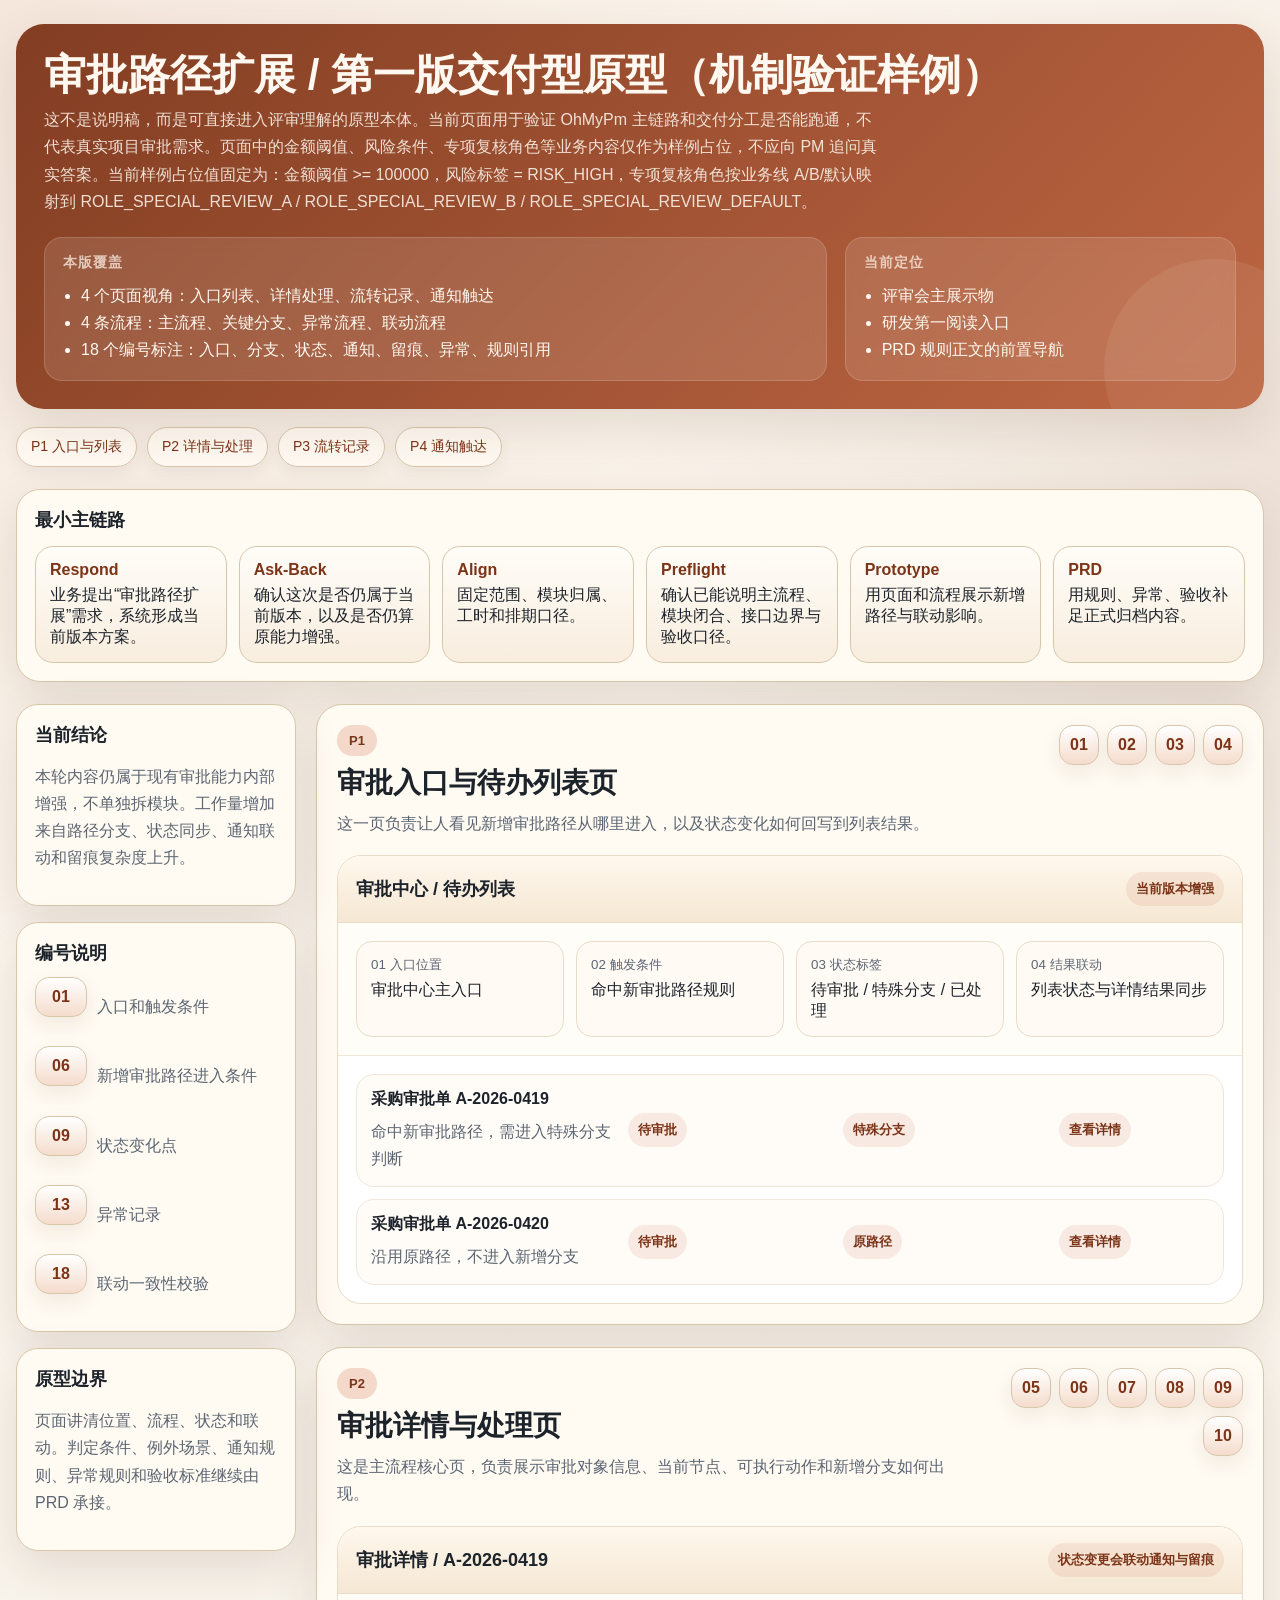
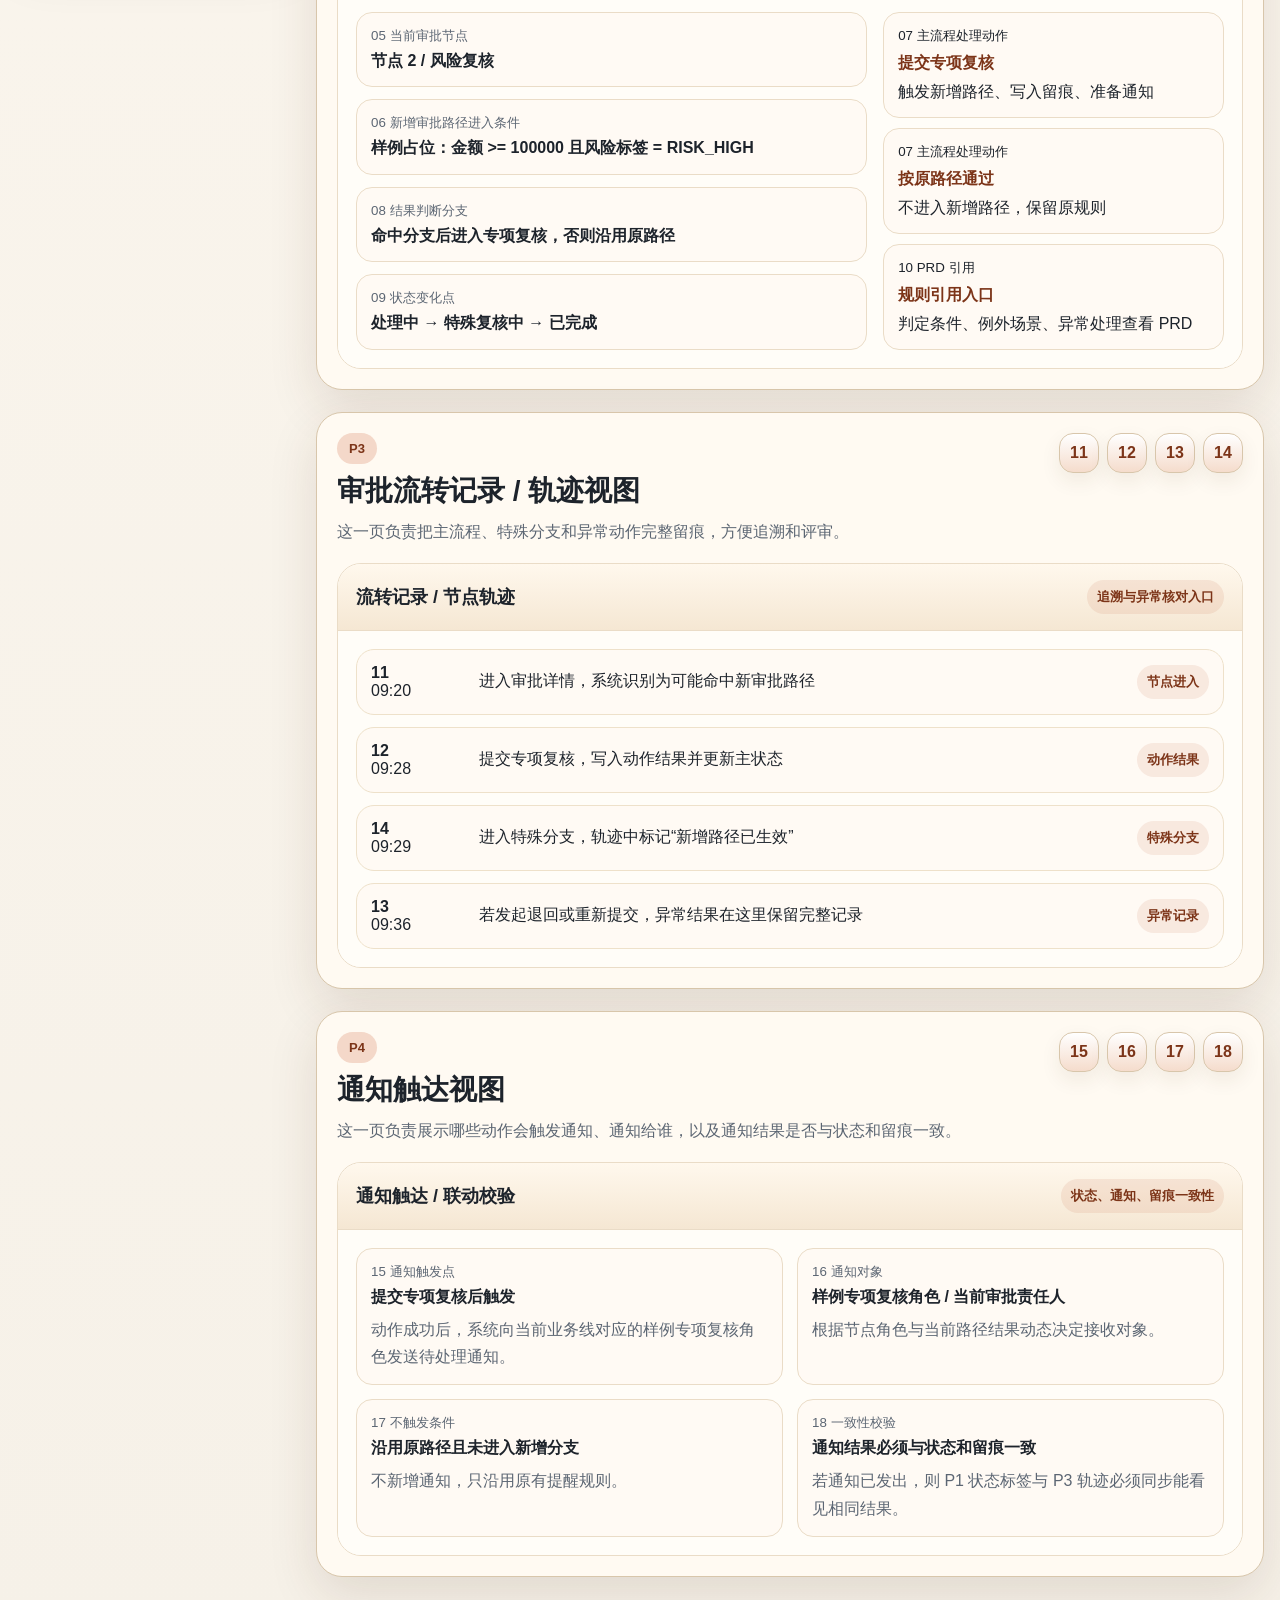
==== output/prototype/prototype-v1/index.html @ de7b1289 "Rename OMP skills and normalize output paths" ====
<!DOCTYPE html>
<html lang="zh-CN">
<head>
  <meta charset="UTF-8">
  <meta name="viewport" content="width=device-width, initial-scale=1.0">
  <title>审批路径扩展 - 第一版交付型原型（机制验证样例）</title>
  <style>
    :root {
      --bg: #f6f1e8;
      --surface: #fffaf2;
      --surface-strong: #f0e3cf;
      --ink: #1d232b;
      --muted: #5c6673;
      --line: #d8c6ab;
      --accent: #b6542d;
      --accent-soft: #f4d8c9;
      --accent-deep: #7c3418;
      --ok: #2d6a4f;
      --warn: #9f4f1f;
      --shadow: 0 18px 50px rgba(71, 45, 21, 0.12);
      --radius: 20px;
    }

    * {
      box-sizing: border-box;
    }

    body {
      margin: 0;
      font-family: "Microsoft YaHei UI", "PingFang SC", "Noto Sans SC", sans-serif;
      color: var(--ink);
      background:
        radial-gradient(circle at top left, rgba(182, 84, 45, 0.10), transparent 28%),
        radial-gradient(circle at right 15%, rgba(124, 52, 24, 0.10), transparent 22%),
        linear-gradient(180deg, #fcf7ef 0%, var(--bg) 100%);
    }

    a {
      color: inherit;
      text-decoration: none;
    }

    .shell {
      width: min(1280px, calc(100vw - 32px));
      margin: 24px auto 48px;
    }

    .hero {
      background: linear-gradient(135deg, rgba(124, 52, 24, 0.95), rgba(182, 84, 45, 0.88));
      color: #fff8f0;
      border-radius: 28px;
      padding: 28px;
      box-shadow: var(--shadow);
      position: relative;
      overflow: hidden;
    }

    .hero::after {
      content: "";
      position: absolute;
      inset: auto -60px -70px auto;
      width: 220px;
      height: 220px;
      border-radius: 50%;
      background: rgba(255, 243, 231, 0.08);
    }

    .hero h1 {
      margin: 0 0 8px;
      font-size: clamp(28px, 4vw, 42px);
      line-height: 1.1;
    }

    .hero p {
      margin: 0;
      max-width: 840px;
      color: rgba(255, 248, 240, 0.86);
      line-height: 1.7;
    }

    .hero-grid {
      display: grid;
      grid-template-columns: 2fr 1fr;
      gap: 18px;
      margin-top: 22px;
    }

    .hero-card {
      background: rgba(255, 248, 240, 0.12);
      border: 1px solid rgba(255, 244, 235, 0.16);
      border-radius: 18px;
      padding: 16px 18px;
      backdrop-filter: blur(8px);
    }

    .hero-card h2 {
      margin: 0 0 10px;
      font-size: 14px;
      letter-spacing: 0.08em;
      text-transform: uppercase;
      color: rgba(255, 245, 236, 0.72);
    }

    .hero-card ul {
      margin: 0;
      padding-left: 18px;
      line-height: 1.7;
    }

    .sticky-nav {
      display: flex;
      flex-wrap: wrap;
      gap: 10px;
      margin: 18px 0 22px;
    }

    .chip {
      padding: 10px 14px;
      background: rgba(255, 250, 242, 0.96);
      border: 1px solid var(--line);
      border-radius: 999px;
      color: var(--accent-deep);
      font-size: 14px;
      box-shadow: 0 6px 16px rgba(71, 45, 21, 0.06);
    }

    .flowbar {
      background: var(--surface);
      border: 1px solid var(--line);
      border-radius: 24px;
      padding: 18px;
      box-shadow: var(--shadow);
      margin-bottom: 22px;
    }

    .flowbar h2 {
      margin: 0 0 14px;
      font-size: 18px;
    }

    .flowline {
      display: grid;
      grid-template-columns: repeat(6, minmax(0, 1fr));
      gap: 12px;
    }

    .flow-step {
      background: linear-gradient(180deg, #fffdf8, #f8edde);
      border: 1px solid var(--line);
      border-radius: 18px;
      padding: 14px;
      min-height: 110px;
      position: relative;
    }

    .flow-step strong {
      display: block;
      margin-bottom: 6px;
      color: var(--accent-deep);
    }

    .layout {
      display: grid;
      grid-template-columns: 280px 1fr;
      gap: 20px;
      align-items: start;
    }

    .sidebar {
      position: sticky;
      top: 18px;
      display: grid;
      gap: 16px;
    }

    .panel {
      background: var(--surface);
      border: 1px solid var(--line);
      border-radius: 22px;
      padding: 18px;
      box-shadow: var(--shadow);
    }

    .panel h3 {
      margin: 0 0 12px;
      font-size: 18px;
    }

    .panel p,
    .panel li {
      color: var(--muted);
      line-height: 1.7;
    }

    .screen-stack {
      display: grid;
      gap: 22px;
    }

    .screen {
      background: var(--surface);
      border: 1px solid var(--line);
      border-radius: 26px;
      padding: 20px;
      box-shadow: var(--shadow);
    }

    .screen-top {
      display: flex;
      justify-content: space-between;
      align-items: start;
      gap: 16px;
      margin-bottom: 18px;
    }

    .screen-tag {
      display: inline-flex;
      padding: 8px 12px;
      border-radius: 999px;
      background: var(--accent-soft);
      color: var(--accent-deep);
      font-weight: 700;
      font-size: 13px;
      margin-bottom: 8px;
    }

    .screen h2 {
      margin: 0;
      font-size: 28px;
    }

    .screen p {
      margin: 8px 0 0;
      color: var(--muted);
      line-height: 1.7;
    }

    .annotation-strip {
      display: flex;
      flex-wrap: wrap;
      gap: 8px;
      justify-content: flex-end;
      max-width: 360px;
    }

    .anno {
      min-width: 40px;
      height: 40px;
      border-radius: 14px;
      display: inline-flex;
      align-items: center;
      justify-content: center;
      background: linear-gradient(180deg, #fff, #f5dccc);
      border: 1px solid var(--line);
      color: var(--accent-deep);
      font-weight: 800;
      box-shadow: 0 8px 20px rgba(71, 45, 21, 0.08);
    }

    .mock {
      border-radius: 24px;
      background: #fff;
      border: 1px solid #eadcc7;
      overflow: hidden;
    }

    .mock-header {
      display: flex;
      justify-content: space-between;
      align-items: center;
      padding: 16px 18px;
      background: linear-gradient(180deg, #fff8ed, #f5e7d3);
      border-bottom: 1px solid #eadcc7;
    }

    .mock-header strong {
      font-size: 18px;
    }

    .mock-toolbar,
    .grid,
    .detail-grid,
    .timeline,
    .notify-grid {
      padding: 18px;
    }

    .mock-toolbar {
      display: grid;
      grid-template-columns: repeat(4, minmax(0, 1fr));
      gap: 12px;
      background: #fffdf8;
      border-bottom: 1px solid #f0e7db;
    }

    .field,
    .stat,
    .action-card,
    .notify-card,
    .legend {
      background: #fffaf4;
      border: 1px solid #eadcc7;
      border-radius: 16px;
      padding: 14px;
    }

    .field small,
    .stat small,
    .legend small,
    .notify-card small {
      display: block;
      color: var(--muted);
      margin-bottom: 6px;
    }

    .grid {
      display: grid;
      gap: 12px;
    }

    .row {
      display: grid;
      grid-template-columns: 1.2fr 1fr 1fr 150px;
      gap: 12px;
      align-items: center;
      background: #fffcf7;
      border: 1px solid #f0e7db;
      border-radius: 18px;
      padding: 14px;
    }

    .badge {
      display: inline-flex;
      align-items: center;
      gap: 8px;
      padding: 8px 10px;
      border-radius: 999px;
      background: rgba(182, 84, 45, 0.10);
      color: var(--accent-deep);
      font-weight: 700;
      font-size: 13px;
    }

    .detail-grid {
      display: grid;
      grid-template-columns: 1.2fr 0.8fr;
      gap: 16px;
      background: #fffdf8;
    }

    .stack {
      display: grid;
      gap: 12px;
    }

    .actions {
      display: grid;
      gap: 10px;
    }

    .action-card {
      display: grid;
      gap: 8px;
    }

    .action-card strong {
      color: var(--accent-deep);
    }

    .timeline {
      display: grid;
      gap: 12px;
      background: #fffdf8;
    }

    .timeline-item {
      display: grid;
      grid-template-columns: 96px 1fr auto;
      gap: 12px;
      align-items: center;
      border: 1px solid #eee1ca;
      border-radius: 18px;
      padding: 14px;
      background: #fffaf4;
    }

    .notify-grid {
      display: grid;
      grid-template-columns: repeat(2, minmax(0, 1fr));
      gap: 14px;
      background: #fffdf8;
    }

    .legend-list {
      display: grid;
      gap: 10px;
    }

    .legend-item {
      display: grid;
      grid-template-columns: 52px 1fr;
      gap: 10px;
      align-items: start;
    }

    .legend-item .anno {
      width: 52px;
    }

    @media (max-width: 1024px) {
      .hero-grid,
      .layout,
      .detail-grid,
      .notify-grid,
      .flowline {
        grid-template-columns: 1fr;
      }

      .sidebar {
        position: static;
      }

      .mock-toolbar,
      .row,
      .timeline-item {
        grid-template-columns: 1fr;
      }

      .annotation-strip {
        justify-content: start;
      }
    }
  </style>
</head>
<body>
  <div class="shell">
    <section class="hero">
      <h1>审批路径扩展 / 第一版交付型原型（机制验证样例）</h1>
      <p>这不是说明稿，而是可直接进入评审理解的原型本体。当前页面用于验证 OhMyPm 主链路和交付分工是否能跑通，不代表真实项目审批需求。页面中的金额阈值、风险条件、专项复核角色等业务内容仅作为样例占位，不应向 PM 追问真实答案。当前样例占位值固定为：金额阈值 >= 100000，风险标签 = RISK_HIGH，专项复核角色按业务线 A/B/默认映射到 ROLE_SPECIAL_REVIEW_A / ROLE_SPECIAL_REVIEW_B / ROLE_SPECIAL_REVIEW_DEFAULT。</p>
      <div class="hero-grid">
        <div class="hero-card">
          <h2>本版覆盖</h2>
          <ul>
            <li>4 个页面视角：入口列表、详情处理、流转记录、通知触达</li>
            <li>4 条流程：主流程、关键分支、异常流程、联动流程</li>
            <li>18 个编号标注：入口、分支、状态、通知、留痕、异常、规则引用</li>
          </ul>
        </div>
        <div class="hero-card">
          <h2>当前定位</h2>
          <ul>
            <li>评审会主展示物</li>
            <li>研发第一阅读入口</li>
            <li>PRD 规则正文的前置导航</li>
          </ul>
        </div>
      </div>
    </section>

    <nav class="sticky-nav">
      <a class="chip" href="#p1">P1 入口与列表</a>
      <a class="chip" href="#p2">P2 详情与处理</a>
      <a class="chip" href="#p3">P3 流转记录</a>
      <a class="chip" href="#p4">P4 通知触达</a>
    </nav>

    <section class="flowbar">
      <h2>最小主链路</h2>
      <div class="flowline">
        <div class="flow-step"><strong>Respond</strong> 业务提出“审批路径扩展”需求，系统形成当前版本方案。</div>
        <div class="flow-step"><strong>Ask-Back</strong> 确认这次是否仍属于当前版本，以及是否仍算原能力增强。</div>
        <div class="flow-step"><strong>Align</strong> 固定范围、模块归属、工时和排期口径。</div>
        <div class="flow-step"><strong>Preflight</strong> 确认已能说明主流程、模块闭合、接口边界与验收口径。</div>
        <div class="flow-step"><strong>Prototype</strong> 用页面和流程展示新增路径与联动影响。</div>
        <div class="flow-step"><strong>PRD</strong> 用规则、异常、验收补足正式归档内容。</div>
      </div>
    </section>

    <div class="layout">
      <aside class="sidebar">
        <section class="panel">
          <h3>当前结论</h3>
          <p>本轮内容仍属于现有审批能力内部增强，不单独拆模块。工作量增加来自路径分支、状态同步、通知联动和留痕复杂度上升。</p>
        </section>
        <section class="panel">
          <h3>编号说明</h3>
          <div class="legend-list">
            <div class="legend-item"><span class="anno">01</span><p>入口和触发条件</p></div>
            <div class="legend-item"><span class="anno">06</span><p>新增审批路径进入条件</p></div>
            <div class="legend-item"><span class="anno">09</span><p>状态变化点</p></div>
            <div class="legend-item"><span class="anno">13</span><p>异常记录</p></div>
            <div class="legend-item"><span class="anno">18</span><p>联动一致性校验</p></div>
          </div>
        </section>
        <section class="panel">
          <h3>原型边界</h3>
          <p>页面讲清位置、流程、状态和联动。判定条件、例外场景、通知规则、异常规则和验收标准继续由 PRD 承接。</p>
        </section>
      </aside>

      <main class="screen-stack">
        <section class="screen" id="p1">
          <div class="screen-top">
            <div>
              <span class="screen-tag">P1</span>
              <h2>审批入口与待办列表页</h2>
              <p>这一页负责让人看见新增审批路径从哪里进入，以及状态变化如何回写到列表结果。</p>
            </div>
            <div class="annotation-strip">
              <span class="anno">01</span>
              <span class="anno">02</span>
              <span class="anno">03</span>
              <span class="anno">04</span>
            </div>
          </div>
          <div class="mock">
            <div class="mock-header">
              <strong>审批中心 / 待办列表</strong>
              <span class="badge">当前版本增强</span>
            </div>
            <div class="mock-toolbar">
              <div class="field"><small>01 入口位置</small>审批中心主入口</div>
              <div class="field"><small>02 触发条件</small>命中新审批路径规则</div>
              <div class="field"><small>03 状态标签</small>待审批 / 特殊分支 / 已处理</div>
              <div class="field"><small>04 结果联动</small>列表状态与详情结果同步</div>
            </div>
            <div class="grid">
              <div class="row">
                <div>
                  <strong>采购审批单 A-2026-0419</strong>
                  <p>命中新审批路径，需进入特殊分支判断</p>
                </div>
                <div><span class="badge">待审批</span></div>
                <div><span class="badge">特殊分支</span></div>
                <div><span class="badge">查看详情</span></div>
              </div>
              <div class="row">
                <div>
                  <strong>采购审批单 A-2026-0420</strong>
                  <p>沿用原路径，不进入新增分支</p>
                </div>
                <div><span class="badge">待审批</span></div>
                <div><span class="badge">原路径</span></div>
                <div><span class="badge">查看详情</span></div>
              </div>
            </div>
          </div>
        </section>

        <section class="screen" id="p2">
          <div class="screen-top">
            <div>
              <span class="screen-tag">P2</span>
              <h2>审批详情与处理页</h2>
              <p>这是主流程核心页，负责展示审批对象信息、当前节点、可执行动作和新增分支如何出现。</p>
            </div>
            <div class="annotation-strip">
              <span class="anno">05</span>
              <span class="anno">06</span>
              <span class="anno">07</span>
              <span class="anno">08</span>
              <span class="anno">09</span>
              <span class="anno">10</span>
            </div>
          </div>
          <div class="mock">
            <div class="mock-header">
              <strong>审批详情 / A-2026-0419</strong>
              <span class="badge">状态变更会联动通知与留痕</span>
            </div>
            <div class="detail-grid">
              <div class="stack">
                <div class="stat"><small>05 当前审批节点</small><strong>节点 2 / 风险复核</strong></div>
                <div class="stat"><small>06 新增审批路径进入条件</small><strong>样例占位：金额 &gt;= 100000 且风险标签 = RISK_HIGH</strong></div>
                <div class="stat"><small>08 结果判断分支</small><strong>命中分支后进入专项复核，否则沿用原路径</strong></div>
                <div class="stat"><small>09 状态变化点</small><strong>处理中 → 特殊复核中 → 已完成</strong></div>
              </div>
              <div class="actions">
                <div class="action-card">
                  <small>07 主流程处理动作</small>
                  <strong>提交专项复核</strong>
                  <span>触发新增路径、写入留痕、准备通知</span>
                </div>
                <div class="action-card">
                  <small>07 主流程处理动作</small>
                  <strong>按原路径通过</strong>
                  <span>不进入新增路径，保留原规则</span>
                </div>
                <div class="action-card">
                  <small>10 PRD 引用</small>
                  <strong>规则引用入口</strong>
                  <span>判定条件、例外场景、异常处理查看 PRD</span>
                </div>
              </div>
            </div>
          </div>
        </section>

        <section class="screen" id="p3">
          <div class="screen-top">
            <div>
              <span class="screen-tag">P3</span>
              <h2>审批流转记录 / 轨迹视图</h2>
              <p>这一页负责把主流程、特殊分支和异常动作完整留痕，方便追溯和评审。</p>
            </div>
            <div class="annotation-strip">
              <span class="anno">11</span>
              <span class="anno">12</span>
              <span class="anno">13</span>
              <span class="anno">14</span>
            </div>
          </div>
          <div class="mock">
            <div class="mock-header">
              <strong>流转记录 / 节点轨迹</strong>
              <span class="badge">追溯与异常核对入口</span>
            </div>
            <div class="timeline">
              <div class="timeline-item">
                <div><strong>11</strong><br>09:20</div>
                <div>进入审批详情，系统识别为可能命中新审批路径</div>
                <div><span class="badge">节点进入</span></div>
              </div>
              <div class="timeline-item">
                <div><strong>12</strong><br>09:28</div>
                <div>提交专项复核，写入动作结果并更新主状态</div>
                <div><span class="badge">动作结果</span></div>
              </div>
              <div class="timeline-item">
                <div><strong>14</strong><br>09:29</div>
                <div>进入特殊分支，轨迹中标记“新增路径已生效”</div>
                <div><span class="badge">特殊分支</span></div>
              </div>
              <div class="timeline-item">
                <div><strong>13</strong><br>09:36</div>
                <div>若发起退回或重新提交，异常结果在这里保留完整记录</div>
                <div><span class="badge">异常记录</span></div>
              </div>
            </div>
          </div>
        </section>

        <section class="screen" id="p4">
          <div class="screen-top">
            <div>
              <span class="screen-tag">P4</span>
              <h2>通知触达视图</h2>
              <p>这一页负责展示哪些动作会触发通知、通知给谁，以及通知结果是否与状态和留痕一致。</p>
            </div>
            <div class="annotation-strip">
              <span class="anno">15</span>
              <span class="anno">16</span>
              <span class="anno">17</span>
              <span class="anno">18</span>
            </div>
          </div>
          <div class="mock">
            <div class="mock-header">
              <strong>通知触达 / 联动校验</strong>
              <span class="badge">状态、通知、留痕一致性</span>
            </div>
            <div class="notify-grid">
              <div class="notify-card">
                <small>15 通知触发点</small>
                <strong>提交专项复核后触发</strong>
                <p>动作成功后，系统向当前业务线对应的样例专项复核角色发送待处理通知。</p>
              </div>
              <div class="notify-card">
                <small>16 通知对象</small>
                <strong>样例专项复核角色 / 当前审批责任人</strong>
                <p>根据节点角色与当前路径结果动态决定接收对象。</p>
              </div>
              <div class="notify-card">
                <small>17 不触发条件</small>
                <strong>沿用原路径且未进入新增分支</strong>
                <p>不新增通知，只沿用原有提醒规则。</p>
              </div>
              <div class="notify-card">
                <small>18 一致性校验</small>
                <strong>通知结果必须与状态和留痕一致</strong>
                <p>若通知已发出，则 P1 状态标签与 P3 轨迹必须同步能看见相同结果。</p>
              </div>
            </div>
          </div>
        </section>
      </main>
    </div>
  </div>
</body>
</html>
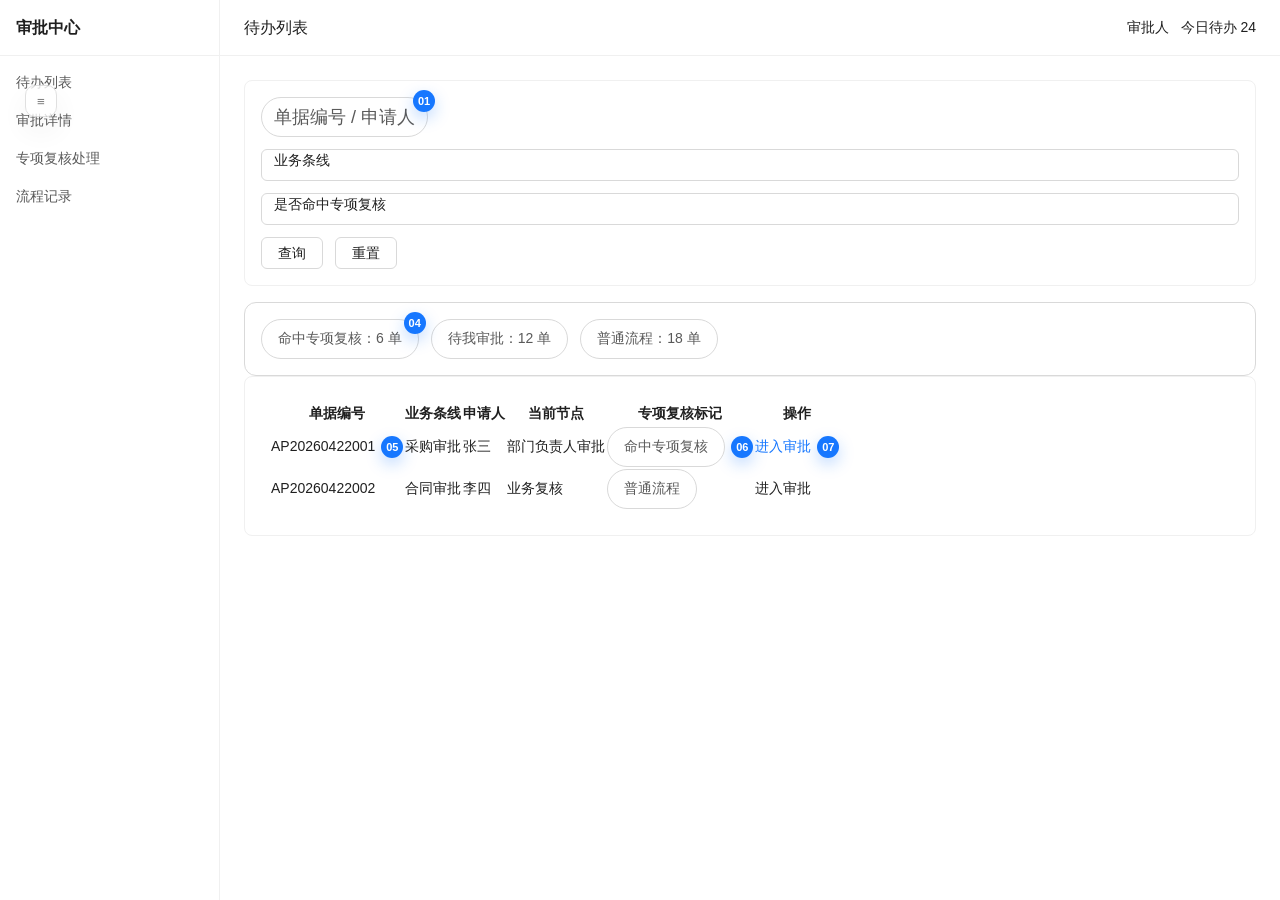
==== commit 16ec0a6b: "Tighten prototype delivery rules around page-first layouts" ====
--- a/output/prototype/prototype-v1/index.html
+++ b/output/prototype/prototype-v1/index.html
@@ -3,688 +3,105 @@
 <head>
   <meta charset="UTF-8">
   <meta name="viewport" content="width=device-width, initial-scale=1.0">
-  <title>审批路径扩展 - 第一版交付型原型（机制验证样例）</title>
-  <style>
-    :root {
-      --bg: #f6f1e8;
-      --surface: #fffaf2;
-      --surface-strong: #f0e3cf;
-      --ink: #1d232b;
-      --muted: #5c6673;
-      --line: #d8c6ab;
-      --accent: #b6542d;
-      --accent-soft: #f4d8c9;
-      --accent-deep: #7c3418;
-      --ok: #2d6a4f;
-      --warn: #9f4f1f;
-      --shadow: 0 18px 50px rgba(71, 45, 21, 0.12);
-      --radius: 20px;
-    }
-
-    * {
-      box-sizing: border-box;
-    }
-
-    body {
-      margin: 0;
-      font-family: "Microsoft YaHei UI", "PingFang SC", "Noto Sans SC", sans-serif;
-      color: var(--ink);
-      background:
-        radial-gradient(circle at top left, rgba(182, 84, 45, 0.10), transparent 28%),
-        radial-gradient(circle at right 15%, rgba(124, 52, 24, 0.10), transparent 22%),
-        linear-gradient(180deg, #fcf7ef 0%, var(--bg) 100%);
-    }
-
-    a {
-      color: inherit;
-      text-decoration: none;
-    }
-
-    .shell {
-      width: min(1280px, calc(100vw - 32px));
-      margin: 24px auto 48px;
-    }
-
-    .hero {
-      background: linear-gradient(135deg, rgba(124, 52, 24, 0.95), rgba(182, 84, 45, 0.88));
-      color: #fff8f0;
-      border-radius: 28px;
-      padding: 28px;
-      box-shadow: var(--shadow);
-      position: relative;
-      overflow: hidden;
-    }
-
-    .hero::after {
-      content: "";
-      position: absolute;
-      inset: auto -60px -70px auto;
-      width: 220px;
-      height: 220px;
-      border-radius: 50%;
-      background: rgba(255, 243, 231, 0.08);
-    }
-
-    .hero h1 {
-      margin: 0 0 8px;
-      font-size: clamp(28px, 4vw, 42px);
-      line-height: 1.1;
-    }
-
-    .hero p {
-      margin: 0;
-      max-width: 840px;
-      color: rgba(255, 248, 240, 0.86);
-      line-height: 1.7;
-    }
-
-    .hero-grid {
-      display: grid;
-      grid-template-columns: 2fr 1fr;
-      gap: 18px;
-      margin-top: 22px;
-    }
-
-    .hero-card {
-      background: rgba(255, 248, 240, 0.12);
-      border: 1px solid rgba(255, 244, 235, 0.16);
-      border-radius: 18px;
-      padding: 16px 18px;
-      backdrop-filter: blur(8px);
-    }
-
-    .hero-card h2 {
-      margin: 0 0 10px;
-      font-size: 14px;
-      letter-spacing: 0.08em;
-      text-transform: uppercase;
-      color: rgba(255, 245, 236, 0.72);
-    }
-
-    .hero-card ul {
-      margin: 0;
-      padding-left: 18px;
-      line-height: 1.7;
-    }
-
-    .sticky-nav {
-      display: flex;
-      flex-wrap: wrap;
-      gap: 10px;
-      margin: 18px 0 22px;
-    }
-
-    .chip {
-      padding: 10px 14px;
-      background: rgba(255, 250, 242, 0.96);
-      border: 1px solid var(--line);
-      border-radius: 999px;
-      color: var(--accent-deep);
-      font-size: 14px;
-      box-shadow: 0 6px 16px rgba(71, 45, 21, 0.06);
-    }
-
-    .flowbar {
-      background: var(--surface);
-      border: 1px solid var(--line);
-      border-radius: 24px;
-      padding: 18px;
-      box-shadow: var(--shadow);
-      margin-bottom: 22px;
-    }
-
-    .flowbar h2 {
-      margin: 0 0 14px;
-      font-size: 18px;
-    }
-
-    .flowline {
-      display: grid;
-      grid-template-columns: repeat(6, minmax(0, 1fr));
-      gap: 12px;
-    }
-
-    .flow-step {
-      background: linear-gradient(180deg, #fffdf8, #f8edde);
-      border: 1px solid var(--line);
-      border-radius: 18px;
-      padding: 14px;
-      min-height: 110px;
-      position: relative;
-    }
-
-    .flow-step strong {
-      display: block;
-      margin-bottom: 6px;
-      color: var(--accent-deep);
-    }
-
-    .layout {
-      display: grid;
-      grid-template-columns: 280px 1fr;
-      gap: 20px;
-      align-items: start;
-    }
-
-    .sidebar {
-      position: sticky;
-      top: 18px;
-      display: grid;
-      gap: 16px;
-    }
-
-    .panel {
-      background: var(--surface);
-      border: 1px solid var(--line);
-      border-radius: 22px;
-      padding: 18px;
-      box-shadow: var(--shadow);
-    }
-
-    .panel h3 {
-      margin: 0 0 12px;
-      font-size: 18px;
-    }
-
-    .panel p,
-    .panel li {
-      color: var(--muted);
-      line-height: 1.7;
-    }
-
-    .screen-stack {
-      display: grid;
-      gap: 22px;
-    }
-
-    .screen {
-      background: var(--surface);
-      border: 1px solid var(--line);
-      border-radius: 26px;
-      padding: 20px;
-      box-shadow: var(--shadow);
-    }
-
-    .screen-top {
-      display: flex;
-      justify-content: space-between;
-      align-items: start;
-      gap: 16px;
-      margin-bottom: 18px;
-    }
-
-    .screen-tag {
-      display: inline-flex;
-      padding: 8px 12px;
-      border-radius: 999px;
-      background: var(--accent-soft);
-      color: var(--accent-deep);
-      font-weight: 700;
-      font-size: 13px;
-      margin-bottom: 8px;
-    }
-
-    .screen h2 {
-      margin: 0;
-      font-size: 28px;
-    }
-
-    .screen p {
-      margin: 8px 0 0;
-      color: var(--muted);
-      line-height: 1.7;
-    }
-
-    .annotation-strip {
-      display: flex;
-      flex-wrap: wrap;
-      gap: 8px;
-      justify-content: flex-end;
-      max-width: 360px;
-    }
-
-    .anno {
-      min-width: 40px;
-      height: 40px;
-      border-radius: 14px;
-      display: inline-flex;
-      align-items: center;
-      justify-content: center;
-      background: linear-gradient(180deg, #fff, #f5dccc);
-      border: 1px solid var(--line);
-      color: var(--accent-deep);
-      font-weight: 800;
-      box-shadow: 0 8px 20px rgba(71, 45, 21, 0.08);
-    }
-
-    .mock {
-      border-radius: 24px;
-      background: #fff;
-      border: 1px solid #eadcc7;
-      overflow: hidden;
-    }
-
-    .mock-header {
-      display: flex;
-      justify-content: space-between;
-      align-items: center;
-      padding: 16px 18px;
-      background: linear-gradient(180deg, #fff8ed, #f5e7d3);
-      border-bottom: 1px solid #eadcc7;
-    }
-
-    .mock-header strong {
-      font-size: 18px;
-    }
-
-    .mock-toolbar,
-    .grid,
-    .detail-grid,
-    .timeline,
-    .notify-grid {
-      padding: 18px;
-    }
-
-    .mock-toolbar {
-      display: grid;
-      grid-template-columns: repeat(4, minmax(0, 1fr));
-      gap: 12px;
-      background: #fffdf8;
-      border-bottom: 1px solid #f0e7db;
-    }
-
-    .field,
-    .stat,
-    .action-card,
-    .notify-card,
-    .legend {
-      background: #fffaf4;
-      border: 1px solid #eadcc7;
-      border-radius: 16px;
-      padding: 14px;
-    }
-
-    .field small,
-    .stat small,
-    .legend small,
-    .notify-card small {
-      display: block;
-      color: var(--muted);
-      margin-bottom: 6px;
-    }
-
-    .grid {
-      display: grid;
-      gap: 12px;
-    }
-
-    .row {
-      display: grid;
-      grid-template-columns: 1.2fr 1fr 1fr 150px;
-      gap: 12px;
-      align-items: center;
-      background: #fffcf7;
-      border: 1px solid #f0e7db;
-      border-radius: 18px;
-      padding: 14px;
-    }
-
-    .badge {
-      display: inline-flex;
-      align-items: center;
-      gap: 8px;
-      padding: 8px 10px;
-      border-radius: 999px;
-      background: rgba(182, 84, 45, 0.10);
-      color: var(--accent-deep);
-      font-weight: 700;
-      font-size: 13px;
-    }
-
-    .detail-grid {
-      display: grid;
-      grid-template-columns: 1.2fr 0.8fr;
-      gap: 16px;
-      background: #fffdf8;
-    }
-
-    .stack {
-      display: grid;
-      gap: 12px;
-    }
-
-    .actions {
-      display: grid;
-      gap: 10px;
-    }
-
-    .action-card {
-      display: grid;
-      gap: 8px;
-    }
-
-    .action-card strong {
-      color: var(--accent-deep);
-    }
-
-    .timeline {
-      display: grid;
-      gap: 12px;
-      background: #fffdf8;
-    }
-
-    .timeline-item {
-      display: grid;
-      grid-template-columns: 96px 1fr auto;
-      gap: 12px;
-      align-items: center;
-      border: 1px solid #eee1ca;
-      border-radius: 18px;
-      padding: 14px;
-      background: #fffaf4;
-    }
-
-    .notify-grid {
-      display: grid;
-      grid-template-columns: repeat(2, minmax(0, 1fr));
-      gap: 14px;
-      background: #fffdf8;
-    }
-
-    .legend-list {
-      display: grid;
-      gap: 10px;
-    }
-
-    .legend-item {
-      display: grid;
-      grid-template-columns: 52px 1fr;
-      gap: 10px;
-      align-items: start;
-    }
-
-    .legend-item .anno {
-      width: 52px;
-    }
-
-    @media (max-width: 1024px) {
-      .hero-grid,
-      .layout,
-      .detail-grid,
-      .notify-grid,
-      .flowline {
-        grid-template-columns: 1fr;
-      }
-
-      .sidebar {
-        position: static;
-      }
-
-      .mock-toolbar,
-      .row,
-      .timeline-item {
-        grid-template-columns: 1fr;
-      }
-
-      .annotation-strip {
-        justify-content: start;
-      }
-    }
-  </style>
+  <title>P1 待办列表</title>
+  <link rel="stylesheet" href="shared.css">
 </head>
 <body>
+  <aside class="outline-panel" id="outlinePanel">
+    <button class="outline-toggle" id="outlineToggle" type="button" aria-label="切换页面大纲">≡</button>
+    <div class="outline-inner">
+      <h2 class="outline-title">审批路径扩展</h2>
+      <p class="outline-text">主流程：待办列表识别命中专项复核的单据 → 进入审批详情判断 → 提交专项复核 → 在流程记录里查看结果并回流。</p>
+      <div class="outline-list">
+        <a class="outline-link" href="index.html"><div class="outline-item"><strong>1. 页面列表 / P1 待办列表</strong><span>入口页。看筛选、命中标记和进入审批详情。</span></div></a>
+        <a class="outline-link" href="p2-approval-detail.html"><div class="outline-item"><strong>P2 审批详情</strong><span>主处理页。看命中原因、状态承接和主动作。</span></div></a>
+        <a class="outline-link" href="p3-special-review-modal.html"><div class="outline-item"><strong>P3 提交专项复核弹窗</strong><span>动作页。看复核人选择、补充说明和通知联动。</span></div></a>
+        <a class="outline-link" href="p4-review-result.html"><div class="outline-item"><strong>P4 流程记录与复核结果</strong><span>结果页。看处理进度、通知结果和流程回流。</span></div></a>
+      </div>
+    </div>
+  </aside>
+
   <div class="shell">
-    <section class="hero">
-      <h1>审批路径扩展 / 第一版交付型原型（机制验证样例）</h1>
-      <p>这不是说明稿，而是可直接进入评审理解的原型本体。当前页面用于验证 OhMyPm 主链路和交付分工是否能跑通，不代表真实项目审批需求。页面中的金额阈值、风险条件、专项复核角色等业务内容仅作为样例占位，不应向 PM 追问真实答案。当前样例占位值固定为：金额阈值 >= 100000，风险标签 = RISK_HIGH，专项复核角色按业务线 A/B/默认映射到 ROLE_SPECIAL_REVIEW_A / ROLE_SPECIAL_REVIEW_B / ROLE_SPECIAL_REVIEW_DEFAULT。</p>
-      <div class="hero-grid">
-        <div class="hero-card">
-          <h2>本版覆盖</h2>
-          <ul>
-            <li>4 个页面视角：入口列表、详情处理、流转记录、通知触达</li>
-            <li>4 条流程：主流程、关键分支、异常流程、联动流程</li>
-            <li>18 个编号标注：入口、分支、状态、通知、留痕、异常、规则引用</li>
-          </ul>
-        </div>
-        <div class="hero-card">
-          <h2>当前定位</h2>
-          <ul>
-            <li>评审会主展示物</li>
-            <li>研发第一阅读入口</li>
-            <li>PRD 规则正文的前置导航</li>
-          </ul>
-        </div>
-      </div>
-    </section>
-
-    <nav class="sticky-nav">
-      <a class="chip" href="#p1">P1 入口与列表</a>
-      <a class="chip" href="#p2">P2 详情与处理</a>
-      <a class="chip" href="#p3">P3 流转记录</a>
-      <a class="chip" href="#p4">P4 通知触达</a>
-    </nav>
-
-    <section class="flowbar">
-      <h2>最小主链路</h2>
-      <div class="flowline">
-        <div class="flow-step"><strong>Respond</strong> 业务提出“审批路径扩展”需求，系统形成当前版本方案。</div>
-        <div class="flow-step"><strong>Ask-Back</strong> 确认这次是否仍属于当前版本，以及是否仍算原能力增强。</div>
-        <div class="flow-step"><strong>Align</strong> 固定范围、模块归属、工时和排期口径。</div>
-        <div class="flow-step"><strong>Preflight</strong> 确认已能说明主流程、模块闭合、接口边界与验收口径。</div>
-        <div class="flow-step"><strong>Prototype</strong> 用页面和流程展示新增路径与联动影响。</div>
-        <div class="flow-step"><strong>PRD</strong> 用规则、异常、验收补足正式归档内容。</div>
-      </div>
-    </section>
-
-    <div class="layout">
-      <aside class="sidebar">
-        <section class="panel">
-          <h3>当前结论</h3>
-          <p>本轮内容仍属于现有审批能力内部增强，不单独拆模块。工作量增加来自路径分支、状态同步、通知联动和留痕复杂度上升。</p>
-        </section>
-        <section class="panel">
-          <h3>编号说明</h3>
-          <div class="legend-list">
-            <div class="legend-item"><span class="anno">01</span><p>入口和触发条件</p></div>
-            <div class="legend-item"><span class="anno">06</span><p>新增审批路径进入条件</p></div>
-            <div class="legend-item"><span class="anno">09</span><p>状态变化点</p></div>
-            <div class="legend-item"><span class="anno">13</span><p>异常记录</p></div>
-            <div class="legend-item"><span class="anno">18</span><p>联动一致性校验</p></div>
-          </div>
-        </section>
-        <section class="panel">
-          <h3>原型边界</h3>
-          <p>页面讲清位置、流程、状态和联动。判定条件、例外场景、通知规则、异常规则和验收标准继续由 PRD 承接。</p>
-        </section>
-      </aside>
-
-      <main class="screen-stack">
-        <section class="screen" id="p1">
-          <div class="screen-top">
-            <div>
-              <span class="screen-tag">P1</span>
-              <h2>审批入口与待办列表页</h2>
-              <p>这一页负责让人看见新增审批路径从哪里进入，以及状态变化如何回写到列表结果。</p>
-            </div>
-            <div class="annotation-strip">
-              <span class="anno">01</span>
-              <span class="anno">02</span>
-              <span class="anno">03</span>
-              <span class="anno">04</span>
-            </div>
-          </div>
-          <div class="mock">
-            <div class="mock-header">
-              <strong>审批中心 / 待办列表</strong>
-              <span class="badge">当前版本增强</span>
-            </div>
-            <div class="mock-toolbar">
-              <div class="field"><small>01 入口位置</small>审批中心主入口</div>
-              <div class="field"><small>02 触发条件</small>命中新审批路径规则</div>
-              <div class="field"><small>03 状态标签</small>待审批 / 特殊分支 / 已处理</div>
-              <div class="field"><small>04 结果联动</small>列表状态与详情结果同步</div>
-            </div>
-            <div class="grid">
-              <div class="row">
-                <div>
-                  <strong>采购审批单 A-2026-0419</strong>
-                  <p>命中新审批路径，需进入特殊分支判断</p>
+    <section class="page-block">
+      <div class="canvas">
+        <div class="app-frame">
+          <div class="app-shell">
+            <aside class="sidebar">
+              <div class="sidebar-logo">审批中心</div>
+              <nav class="sidebar-nav">
+                <a class="sidebar-nav-item active" href="index.html">待办列表</a>
+                <a class="sidebar-nav-item" href="p2-approval-detail.html">审批详情</a>
+                <a class="sidebar-nav-item" href="p3-special-review-modal.html">专项复核处理</a>
+                <a class="sidebar-nav-item" href="p4-review-result.html">流程记录</a>
+              </nav>
+            </aside>
+            <div class="main-content">
+              <div class="topbar">
+                <span class="topbar-title">待办列表</span>
+                <div class="topbar-actions"><span>审批人</span><span>今日待办 24</span></div>
+              </div>
+              <div class="page-content">
+                <div class="filter-bar">
+                  <span class="field">单据编号 / 申请人<button class="note-dot" data-note-target="note-p1-01">01</button></span>
+                  <span class="select">业务条线</span>
+                  <span class="select">是否命中专项复核<button class="note-dot" data-note-target="note-p1-03">03</button></span>
+                  <span class="btn primary">查询</span>
+                  <span class="btn">重置</span>
                 </div>
-                <div><span class="badge">待审批</span></div>
-                <div><span class="badge">特殊分支</span></div>
-                <div><span class="badge">查看详情</span></div>
-              </div>
-              <div class="row">
-                <div>
-                  <strong>采购审批单 A-2026-0420</strong>
-                  <p>沿用原路径，不进入新增分支</p>
+                <div class="summary-strip">
+                  <span class="badge warning">命中专项复核：6 单<button class="note-dot" data-note-target="note-p1-04">04</button></span>
+                  <span class="badge success">待我审批：12 单</span>
+                  <span class="badge">普通流程：18 单</span>
                 </div>
-                <div><span class="badge">待审批</span></div>
-                <div><span class="badge">原路径</span></div>
-                <div><span class="badge">查看详情</span></div>
-              </div>
-            </div>
-          </div>
-        </section>
-
-        <section class="screen" id="p2">
-          <div class="screen-top">
-            <div>
-              <span class="screen-tag">P2</span>
-              <h2>审批详情与处理页</h2>
-              <p>这是主流程核心页，负责展示审批对象信息、当前节点、可执行动作和新增分支如何出现。</p>
-            </div>
-            <div class="annotation-strip">
-              <span class="anno">05</span>
-              <span class="anno">06</span>
-              <span class="anno">07</span>
-              <span class="anno">08</span>
-              <span class="anno">09</span>
-              <span class="anno">10</span>
-            </div>
-          </div>
-          <div class="mock">
-            <div class="mock-header">
-              <strong>审批详情 / A-2026-0419</strong>
-              <span class="badge">状态变更会联动通知与留痕</span>
-            </div>
-            <div class="detail-grid">
-              <div class="stack">
-                <div class="stat"><small>05 当前审批节点</small><strong>节点 2 / 风险复核</strong></div>
-                <div class="stat"><small>06 新增审批路径进入条件</small><strong>样例占位：金额 &gt;= 100000 且风险标签 = RISK_HIGH</strong></div>
-                <div class="stat"><small>08 结果判断分支</small><strong>命中分支后进入专项复核，否则沿用原路径</strong></div>
-                <div class="stat"><small>09 状态变化点</small><strong>处理中 → 特殊复核中 → 已完成</strong></div>
-              </div>
-              <div class="actions">
-                <div class="action-card">
-                  <small>07 主流程处理动作</small>
-                  <strong>提交专项复核</strong>
-                  <span>触发新增路径、写入留痕、准备通知</span>
-                </div>
-                <div class="action-card">
-                  <small>07 主流程处理动作</small>
-                  <strong>按原路径通过</strong>
-                  <span>不进入新增路径，保留原规则</span>
-                </div>
-                <div class="action-card">
-                  <small>10 PRD 引用</small>
-                  <strong>规则引用入口</strong>
-                  <span>判定条件、例外场景、异常处理查看 PRD</span>
+                <div class="card">
+                  <table class="data-table">
+                    <thead>
+                      <tr>
+                        <th>单据编号</th>
+                        <th>业务条线</th>
+                        <th>申请人</th>
+                        <th>当前节点</th>
+                        <th>专项复核标记</th>
+                        <th>操作</th>
+                      </tr>
+                    </thead>
+                    <tbody>
+                      <tr>
+                        <td><span class="link">AP20260422001</span><button class="note-dot table" data-note-target="note-p1-05">05</button></td>
+                        <td>采购审批</td>
+                        <td>张三</td>
+                        <td>部门负责人审批</td>
+                        <td><span class="badge warning">命中专项复核</span><button class="note-dot table" data-note-target="note-p1-06">06</button></td>
+                        <td><span class="actions"><a href="p2-approval-detail.html" class="link">进入审批</a></span><button class="note-dot table" data-note-target="note-p1-07">07</button></td>
+                      </tr>
+                      <tr>
+                        <td><span class="link">AP20260422002</span></td>
+                        <td>合同审批</td>
+                        <td>李四</td>
+                        <td>业务复核</td>
+                        <td><span class="badge">普通流程</span></td>
+                        <td><span class="actions"><span>进入审批</span></span></td>
+                      </tr>
+                    </tbody>
+                  </table>
                 </div>
               </div>
             </div>
           </div>
-        </section>
+        </div>
+      </div>
+    </section>
+  </div>
 
-        <section class="screen" id="p3">
-          <div class="screen-top">
-            <div>
-              <span class="screen-tag">P3</span>
-              <h2>审批流转记录 / 轨迹视图</h2>
-              <p>这一页负责把主流程、特殊分支和异常动作完整留痕，方便追溯和评审。</p>
-            </div>
-            <div class="annotation-strip">
-              <span class="anno">11</span>
-              <span class="anno">12</span>
-              <span class="anno">13</span>
-              <span class="anno">14</span>
-            </div>
-          </div>
-          <div class="mock">
-            <div class="mock-header">
-              <strong>流转记录 / 节点轨迹</strong>
-              <span class="badge">追溯与异常核对入口</span>
-            </div>
-            <div class="timeline">
-              <div class="timeline-item">
-                <div><strong>11</strong><br>09:20</div>
-                <div>进入审批详情，系统识别为可能命中新审批路径</div>
-                <div><span class="badge">节点进入</span></div>
-              </div>
-              <div class="timeline-item">
-                <div><strong>12</strong><br>09:28</div>
-                <div>提交专项复核，写入动作结果并更新主状态</div>
-                <div><span class="badge">动作结果</span></div>
-              </div>
-              <div class="timeline-item">
-                <div><strong>14</strong><br>09:29</div>
-                <div>进入特殊分支，轨迹中标记“新增路径已生效”</div>
-                <div><span class="badge">特殊分支</span></div>
-              </div>
-              <div class="timeline-item">
-                <div><strong>13</strong><br>09:36</div>
-                <div>若发起退回或重新提交，异常结果在这里保留完整记录</div>
-                <div><span class="badge">异常记录</span></div>
-              </div>
-            </div>
-          </div>
-        </section>
+  <div class="note-layer">
+    <div class="note-card" id="note-p1-01"><div class="note-header"><strong>P1-01 关键检索入口</strong><button class="note-close" data-note-close>×</button></div><div class="note-body"><div class="note-block"><strong>说明</strong><span>支持按单据编号、申请人快速找到待办记录，方便审批人先定位目标单据。</span></div><div class="note-block"><strong>PRD</strong><span>R-01 列表检索口径</span></div></div></div>
+    <div class="note-card" id="note-p1-03"><div class="note-header"><strong>P1-03 专项复核筛选</strong><button class="note-close" data-note-close>×</button></div><div class="note-body"><div class="note-block"><strong>说明</strong><span>可直接筛出“命中专项复核”的待办，避免混在普通流程里看不出来。</span></div><div class="note-block"><strong>PRD</strong><span>R-02 专项复核筛选规则</span></div></div></div>
+    <div class="note-card" id="note-p1-04"><div class="note-header"><strong>P1-04 列表汇总提醒</strong><button class="note-close" data-note-close>×</button></div><div class="note-body"><div class="note-block"><strong>说明</strong><span>在列表顶部用汇总条告诉审批人当前有多少笔单据会进入专项复核。</span></div><div class="note-block"><strong>PRD</strong><span>R-03 命中状态展示规则</span></div></div></div>
+    <div class="note-card" id="note-p1-05"><div class="note-header"><strong>P1-05 单据主入口</strong><button class="note-close" data-note-close>×</button></div><div class="note-body"><div class="note-block"><strong>说明</strong><span>点击单据编号或操作入口都可以进入审批详情，研发需要知道详情页是当前主承接页。</span></div><div class="note-block"><strong>PRD</strong><span>R-04 列表进入详情动作</span></div></div></div>
+    <div class="note-card" id="note-p1-06"><div class="note-header"><strong>P1-06 列表状态标记</strong><button class="note-close" data-note-close>×</button></div><div class="note-body"><div class="note-block"><strong>说明</strong><span>在列表层提前告知这笔审批后续会进入专项复核，而不是到详情页才发现。</span></div><div class="note-block"><strong>PRD</strong><span>R-03 命中状态展示规则</span></div></div></div>
+    <div class="note-card" id="note-p1-07"><div class="note-header"><strong>P1-07 进入详情动作</strong><button class="note-close" data-note-close>×</button></div><div class="note-body"><div class="note-block"><strong>说明</strong><span>审批人从这里进入审批详情页，后续判断和处理都在详情页完成。</span></div><div class="note-block"><strong>PRD</strong><span>R-04 列表进入详情动作</span></div></div></div>
+  </div>
 
-        <section class="screen" id="p4">
-          <div class="screen-top">
-            <div>
-              <span class="screen-tag">P4</span>
-              <h2>通知触达视图</h2>
-              <p>这一页负责展示哪些动作会触发通知、通知给谁，以及通知结果是否与状态和留痕一致。</p>
-            </div>
-            <div class="annotation-strip">
-              <span class="anno">15</span>
-              <span class="anno">16</span>
-              <span class="anno">17</span>
-              <span class="anno">18</span>
-            </div>
-          </div>
-          <div class="mock">
-            <div class="mock-header">
-              <strong>通知触达 / 联动校验</strong>
-              <span class="badge">状态、通知、留痕一致性</span>
-            </div>
-            <div class="notify-grid">
-              <div class="notify-card">
-                <small>15 通知触发点</small>
-                <strong>提交专项复核后触发</strong>
-                <p>动作成功后，系统向当前业务线对应的样例专项复核角色发送待处理通知。</p>
-              </div>
-              <div class="notify-card">
-                <small>16 通知对象</small>
-                <strong>样例专项复核角色 / 当前审批责任人</strong>
-                <p>根据节点角色与当前路径结果动态决定接收对象。</p>
-              </div>
-              <div class="notify-card">
-                <small>17 不触发条件</small>
-                <strong>沿用原路径且未进入新增分支</strong>
-                <p>不新增通知，只沿用原有提醒规则。</p>
-              </div>
-              <div class="notify-card">
-                <small>18 一致性校验</small>
-                <strong>通知结果必须与状态和留痕一致</strong>
-                <p>若通知已发出，则 P1 状态标签与 P3 轨迹必须同步能看见相同结果。</p>
-              </div>
-            </div>
-          </div>
-        </section>
-      </main>
-    </div>
-  </div>
+  <script src="shared.js"></script>
 </body>
 </html>
--- a/output/prototype/prototype-v1/shared.css
+++ b/output/prototype/prototype-v1/shared.css
@@ -0,0 +1,1485 @@
+/*
+ * ShitPM 原型共享样式
+ * 基于 Ant Design 6.0 设计体系
+ * 用途：评审原型，不是高保真设计稿
+ * 原则：克制、一致、可读、不装饰
+ */
+
+/* ============================================
+   1. Design Token（CSS 变量）
+   ============================================ */
+:root {
+  /* 品牌色 */
+  --color-primary: #1677ff;
+  --color-primary-hover: #4096ff;
+  --color-primary-active: #0958d9;
+  --color-primary-bg: #e6f4ff;
+  --color-primary-border: #91caff;
+
+  /* 功能色 */
+  --color-success: #52c41a;
+  --color-success-bg: #f6ffed;
+  --color-success-border: #b7eb8f;
+  --color-warning: #faad14;
+  --color-warning-bg: #fffbe6;
+  --color-warning-border: #ffe58f;
+  --color-error: #ff4d4f;
+  --color-error-bg: #fff2f0;
+  --color-error-border: #ffccc7;
+  --color-info: #1677ff;
+  --color-info-bg: #e6f4ff;
+  --color-info-border: #91caff;
+
+  /* 中性色 */
+  --color-text-primary: rgba(0, 0, 0, 0.88);
+  --color-text-secondary: rgba(0, 0, 0, 0.65);
+  --color-text-tertiary: rgba(0, 0, 0, 0.45);
+  --color-text-quaternary: rgba(0, 0, 0, 0.25);
+  --color-text-disabled: rgba(0, 0, 0, 0.25);
+
+  --color-border: #d9d9d9;
+  --color-border-secondary: #f0f0f0;
+  --color-divider: rgba(5, 5, 5, 0.06);
+
+  --color-bg-layout: #f5f5f5;
+  --color-bg-container: #ffffff;
+  --color-bg-elevated: #ffffff;
+  --color-bg-spotlight: rgba(0, 0, 0, 0.04);
+
+  /* 圆角 */
+  --radius-sm: 4px;
+  --radius: 6px;
+  --radius-lg: 8px;
+  --radius-xl: 12px;
+
+  /* 间距 */
+  --spacing-xs: 4px;
+  --spacing-sm: 8px;
+  --spacing-md: 12px;
+  --spacing-lg: 16px;
+  --spacing-xl: 24px;
+  --spacing-xxl: 32px;
+
+  /* 字体 */
+  --font-family: -apple-system, BlinkMacSystemFont, "Segoe UI", Roboto,
+    "Helvetica Neue", Arial, "Noto Sans", sans-serif, "Apple Color Emoji",
+    "Segoe UI Emoji";
+  --font-size-xs: 12px;
+  --font-size-sm: 13px;
+  --font-size: 14px;
+  --font-size-lg: 16px;
+  --font-size-xl: 20px;
+  --font-size-xxl: 24px;
+  --font-size-title: 30px;
+
+  --line-height: 1.5714;
+  --font-weight-normal: 400;
+  --font-weight-medium: 500;
+  --font-weight-semibold: 600;
+
+  /* 尺寸 */
+  --height-sm: 24px;
+  --height: 32px;
+  --height-lg: 40px;
+
+  /* 动画 */
+  --duration-fast: 0.1s;
+  --duration-normal: 0.2s;
+  --duration-slow: 0.3s;
+  --ease-base: cubic-bezier(0.9, 0, 0.3, 0.7);
+  --ease-out: cubic-bezier(0, 0, 0.2, 1);
+
+  /* 层级 */
+  --z-dropdown: 1050;
+  --z-modal-mask: 1000;
+  --z-modal: 1000;
+  --z-toast: 1100;
+}
+
+/* ============================================
+   2. Reset & Base
+   ============================================ */
+*,
+*::before,
+*::after {
+  box-sizing: border-box;
+  margin: 0;
+  padding: 0;
+}
+
+html {
+  font-size: var(--font-size);
+  line-height: var(--line-height);
+  -webkit-font-smoothing: antialiased;
+  -moz-osx-font-smoothing: grayscale;
+}
+
+body {
+  font-family: var(--font-family);
+  color: var(--color-text-primary);
+  background-color: var(--color-bg-layout);
+}
+
+a {
+  color: var(--color-primary);
+  text-decoration: none;
+}
+
+a:hover {
+  color: var(--color-primary-hover);
+}
+
+/* ============================================
+   3. Layout（App Shell）
+   ============================================ */
+.app-shell {
+  display: flex;
+  min-height: 100vh;
+}
+
+/* 侧边栏 */
+.sidebar {
+  width: 220px;
+  background-color: var(--color-bg-container);
+  border-right: 1px solid var(--color-border-secondary);
+  display: flex;
+  flex-direction: column;
+  position: fixed;
+  top: 0;
+  left: 0;
+  bottom: 0;
+  z-index: 100;
+}
+
+.sidebar-logo {
+  height: 56px;
+  display: flex;
+  align-items: center;
+  padding: 0 var(--spacing-lg);
+  border-bottom: 1px solid var(--color-border-secondary);
+  font-weight: var(--font-weight-semibold);
+  font-size: var(--font-size-lg);
+  color: var(--color-text-primary);
+}
+
+.sidebar-nav {
+  flex: 1;
+  padding: var(--spacing-sm) 0;
+  overflow-y: auto;
+}
+
+.sidebar-nav-item {
+  display: flex;
+  align-items: center;
+  gap: var(--spacing-sm);
+  padding: var(--spacing-sm) var(--spacing-lg);
+  color: var(--color-text-secondary);
+  cursor: pointer;
+  transition: all var(--duration-fast);
+  border-radius: 0;
+  font-size: var(--font-size);
+  text-decoration: none;
+}
+
+.sidebar-nav-item:hover {
+  color: var(--color-text-primary);
+  background-color: var(--color-bg-spotlight);
+}
+
+.sidebar-nav-item.active {
+  color: var(--color-primary);
+  background-color: var(--color-primary-bg);
+  font-weight: var(--font-weight-medium);
+}
+
+/* 主内容区 */
+.main-content {
+  flex: 1;
+  margin-left: 220px;
+  display: flex;
+  flex-direction: column;
+  min-height: 100vh;
+}
+
+/* 顶部栏 */
+.topbar {
+  height: 56px;
+  background-color: var(--color-bg-container);
+  border-bottom: 1px solid var(--color-border-secondary);
+  display: flex;
+  align-items: center;
+  justify-content: space-between;
+  padding: 0 var(--spacing-xl);
+  position: sticky;
+  top: 0;
+  z-index: 99;
+}
+
+.topbar-title {
+  font-size: var(--font-size-lg);
+  font-weight: var(--font-weight-medium);
+  color: var(--color-text-primary);
+}
+
+.topbar-actions {
+  display: flex;
+  align-items: center;
+  gap: var(--spacing-md);
+}
+
+/* 页面内容 */
+.page-content {
+  padding: var(--spacing-xl);
+  flex: 1;
+}
+
+/* 面包屑 */
+.breadcrumb {
+  display: flex;
+  align-items: center;
+  gap: var(--spacing-xs);
+  font-size: var(--font-size-sm);
+  color: var(--color-text-tertiary);
+  margin-bottom: var(--spacing-lg);
+}
+
+.breadcrumb-separator {
+  color: var(--color-text-quaternary);
+}
+
+.breadcrumb-link {
+  color: var(--color-text-tertiary);
+  cursor: pointer;
+}
+
+.breadcrumb-link:hover {
+  color: var(--color-primary);
+}
+
+.breadcrumb-current {
+  color: var(--color-text-primary);
+}
+
+/* ============================================
+   4. 基础组件
+   ============================================ */
+
+/* --- 按钮 --- */
+.btn {
+  display: inline-flex;
+  align-items: center;
+  justify-content: center;
+  gap: var(--spacing-xs);
+  height: var(--height);
+  padding: 0 var(--spacing-lg);
+  font-size: var(--font-size);
+  font-weight: var(--font-weight-normal);
+  border: 1px solid var(--color-border);
+  border-radius: var(--radius);
+  cursor: pointer;
+  transition: all var(--duration-fast);
+  background-color: var(--color-bg-container);
+  color: var(--color-text-primary);
+  white-space: nowrap;
+  user-select: none;
+  line-height: 1;
+}
+
+.btn:hover {
+  color: var(--color-primary);
+  border-color: var(--color-primary);
+}
+
+.btn:active {
+  color: var(--color-primary-active);
+  border-color: var(--color-primary-active);
+}
+
+.btn-primary {
+  background-color: var(--color-primary);
+  color: #ffffff;
+  border-color: var(--color-primary);
+}
+
+.btn-primary:hover {
+  background-color: var(--color-primary-hover);
+  border-color: var(--color-primary-hover);
+  color: #ffffff;
+}
+
+.btn-primary:active {
+  background-color: var(--color-primary-active);
+  border-color: var(--color-primary-active);
+  color: #ffffff;
+}
+
+.btn-danger {
+  color: var(--color-error);
+  border-color: var(--color-error);
+}
+
+.btn-danger:hover {
+  color: #ffffff;
+  background-color: var(--color-error);
+  border-color: var(--color-error);
+}
+
+.btn-text {
+  border: none;
+  background: none;
+  padding: 0 var(--spacing-xs);
+  height: auto;
+  color: var(--color-text-secondary);
+}
+
+.btn-text:hover {
+  color: var(--color-primary);
+  background: none;
+  border: none;
+}
+
+.btn-sm {
+  height: var(--height-sm);
+  padding: 0 var(--spacing-sm);
+  font-size: var(--font-size-xs);
+}
+
+.btn-lg {
+  height: var(--height-lg);
+  padding: 0 var(--spacing-xl);
+  font-size: var(--font-size-lg);
+}
+
+.btn:disabled,
+.btn[disabled] {
+  cursor: not-allowed;
+  opacity: 0.5;
+  pointer-events: none;
+}
+
+/* --- 输入框 --- */
+.input,
+.textarea,
+.select {
+  height: var(--height);
+  padding: 0 var(--spacing-md);
+  font-size: var(--font-size);
+  font-family: var(--font-family);
+  color: var(--color-text-primary);
+  background-color: var(--color-bg-container);
+  border: 1px solid var(--color-border);
+  border-radius: var(--radius);
+  transition: border-color var(--duration-fast);
+  outline: none;
+  width: 100%;
+}
+
+.input:hover,
+.textarea:hover,
+.select:hover {
+  border-color: var(--color-primary-hover);
+}
+
+.input:focus,
+.textarea:focus,
+.select:focus {
+  border-color: var(--color-primary);
+  box-shadow: 0 0 0 2px rgba(22, 119, 255, 0.1);
+}
+
+.input::placeholder,
+.textarea::placeholder {
+  color: var(--color-text-quaternary);
+}
+
+.input:disabled,
+.textarea:disabled,
+.select:disabled {
+  background-color: var(--color-bg-layout);
+  color: var(--color-text-disabled);
+  cursor: not-allowed;
+}
+
+.input-error {
+  border-color: var(--color-error);
+}
+
+.input-error:focus {
+  box-shadow: 0 0 0 2px rgba(255, 77, 79, 0.1);
+}
+
+.textarea {
+  height: auto;
+  min-height: 80px;
+  padding: var(--spacing-sm) var(--spacing-md);
+  resize: vertical;
+}
+
+.input-group {
+  display: flex;
+  flex-direction: column;
+  gap: var(--spacing-xs);
+}
+
+.input-label {
+  font-size: var(--font-size);
+  color: var(--color-text-primary);
+  font-weight: var(--font-weight-normal);
+}
+
+.input-label-required::before {
+  content: "*";
+  color: var(--color-error);
+  margin-right: var(--spacing-xs);
+}
+
+.input-error-text {
+  font-size: var(--font-size-xs);
+  color: var(--color-error);
+}
+
+/* --- 下拉选择 --- */
+.select-wrapper {
+  position: relative;
+  display: inline-block;
+  width: 100%;
+}
+
+.select {
+  appearance: none;
+  padding-right: 30px;
+  cursor: pointer;
+}
+
+.select-wrapper::after {
+  content: "";
+  position: absolute;
+  right: 12px;
+  top: 50%;
+  transform: translateY(-50%);
+  width: 0;
+  height: 0;
+  border-left: 4px solid transparent;
+  border-right: 4px solid transparent;
+  border-top: 5px solid var(--color-text-quaternary);
+  pointer-events: none;
+}
+
+.select-dropdown {
+  position: absolute;
+  top: calc(100% + 4px);
+  left: 0;
+  right: 0;
+  background-color: var(--color-bg-container);
+  border: 1px solid var(--color-border-secondary);
+  border-radius: var(--radius);
+  box-shadow: 0 6px 16px 0 rgba(0, 0, 0, 0.08),
+    0 3px 6px -4px rgba(0, 0, 0, 0.12), 0 9px 28px 8px rgba(0, 0, 0, 0.05);
+  z-index: var(--z-dropdown);
+  max-height: 256px;
+  overflow-y: auto;
+  display: none;
+}
+
+.select-dropdown.open {
+  display: block;
+}
+
+.select-option {
+  padding: var(--spacing-sm) var(--spacing-md);
+  cursor: pointer;
+  font-size: var(--font-size);
+  color: var(--color-text-primary);
+  transition: background-color var(--duration-fast);
+}
+
+.select-option:hover {
+  background-color: var(--color-bg-spotlight);
+}
+
+.select-option.selected {
+  color: var(--color-primary);
+  background-color: var(--color-primary-bg);
+  font-weight: var(--font-weight-medium);
+}
+
+/* --- 表格 --- */
+.table-wrapper {
+  background-color: var(--color-bg-container);
+  border: 1px solid var(--color-border-secondary);
+  border-radius: var(--radius-lg);
+  overflow: hidden;
+}
+
+.table {
+  width: 100%;
+  border-collapse: collapse;
+  font-size: var(--font-size);
+}
+
+.table th {
+  background-color: var(--color-bg-layout);
+  color: var(--color-text-secondary);
+  font-weight: var(--font-weight-medium);
+  text-align: left;
+  padding: var(--spacing-md) var(--spacing-lg);
+  border-bottom: 1px solid var(--color-border-secondary);
+  white-space: nowrap;
+}
+
+.table td {
+  padding: var(--spacing-md) var(--spacing-lg);
+  border-bottom: 1px solid var(--color-border-secondary);
+  color: var(--color-text-primary);
+}
+
+.table tr:last-child td {
+  border-bottom: none;
+}
+
+.table tr:hover td {
+  background-color: var(--color-bg-spotlight);
+}
+
+/* --- 标签 --- */
+.tag {
+  display: inline-flex;
+  align-items: center;
+  height: 22px;
+  padding: 0 var(--spacing-sm);
+  font-size: var(--font-size-xs);
+  border-radius: var(--radius-sm);
+  border: 1px solid;
+  white-space: nowrap;
+}
+
+.tag-default {
+  color: var(--color-text-secondary);
+  background-color: var(--color-bg-layout);
+  border-color: var(--color-border);
+}
+
+.tag-success {
+  color: var(--color-success);
+  background-color: var(--color-success-bg);
+  border-color: var(--color-success-border);
+}
+
+.tag-warning {
+  color: #d48806;
+  background-color: var(--color-warning-bg);
+  border-color: var(--color-warning-border);
+}
+
+.tag-error {
+  color: var(--color-error);
+  background-color: var(--color-error-bg);
+  border-color: var(--color-error-border);
+}
+
+.tag-processing {
+  color: var(--color-primary);
+  background-color: var(--color-primary-bg);
+  border-color: var(--color-primary-border);
+}
+
+/* --- 标签页 --- */
+.tabs {
+  display: flex;
+  border-bottom: 1px solid var(--color-border-secondary);
+  gap: 0;
+}
+
+.tab-item {
+  padding: var(--spacing-sm) var(--spacing-lg);
+  font-size: var(--font-size);
+  color: var(--color-text-secondary);
+  cursor: pointer;
+  border-bottom: 2px solid transparent;
+  transition: all var(--duration-fast);
+  user-select: none;
+}
+
+.tab-item:hover {
+  color: var(--color-primary);
+}
+
+.tab-item.active {
+  color: var(--color-primary);
+  font-weight: var(--font-weight-medium);
+  border-bottom-color: var(--color-primary);
+}
+
+.tab-content {
+  padding: var(--spacing-lg) 0;
+}
+
+.tab-pane {
+  display: none;
+}
+
+.tab-pane.active {
+  display: block;
+}
+
+/* --- 弹窗 --- */
+.modal-mask {
+  position: fixed;
+  inset: 0;
+  background-color: rgba(0, 0, 0, 0.45);
+  z-index: var(--z-modal-mask);
+  display: none;
+  justify-content: center;
+  align-items: center;
+}
+
+.modal-mask.open {
+  display: flex;
+}
+
+.modal {
+  background-color: var(--color-bg-container);
+  border-radius: var(--radius-xl);
+  width: 520px;
+  max-width: calc(100vw - 48px);
+  max-height: calc(100vh - 96px);
+  display: flex;
+  flex-direction: column;
+  z-index: var(--z-modal);
+}
+
+.modal-header {
+  display: flex;
+  align-items: center;
+  justify-content: space-between;
+  padding: var(--spacing-lg) var(--spacing-xl);
+  border-bottom: 1px solid var(--color-border-secondary);
+}
+
+.modal-title {
+  font-size: var(--font-size-xl);
+  font-weight: var(--font-weight-semibold);
+  color: var(--color-text-primary);
+}
+
+.modal-close {
+  width: 32px;
+  height: 32px;
+  display: flex;
+  align-items: center;
+  justify-content: center;
+  border: none;
+  background: none;
+  cursor: pointer;
+  border-radius: var(--radius);
+  color: var(--color-text-tertiary);
+  font-size: 18px;
+  transition: all var(--duration-fast);
+}
+
+.modal-close:hover {
+  background-color: var(--color-bg-spotlight);
+  color: var(--color-text-primary);
+}
+
+.modal-body {
+  padding: var(--spacing-xl);
+  overflow-y: auto;
+  flex: 1;
+}
+
+.modal-footer {
+  display: flex;
+  justify-content: flex-end;
+  gap: var(--spacing-sm);
+  padding: var(--spacing-md) var(--spacing-xl);
+  border-top: 1px solid var(--color-border-secondary);
+}
+
+/* --- Toast 提示 --- */
+.toast-container {
+  position: fixed;
+  top: var(--spacing-xl);
+  left: 50%;
+  transform: translateX(-50%);
+  z-index: var(--z-toast);
+  display: flex;
+  flex-direction: column;
+  gap: var(--spacing-sm);
+  pointer-events: none;
+}
+
+.toast {
+  display: flex;
+  align-items: center;
+  gap: var(--spacing-sm);
+  padding: var(--spacing-sm) var(--spacing-lg);
+  background-color: var(--color-bg-container);
+  border-radius: var(--radius);
+  border: 1px solid var(--color-border-secondary);
+  box-shadow: 0 6px 16px 0 rgba(0, 0, 0, 0.08),
+    0 3px 6px -4px rgba(0, 0, 0, 0.12), 0 9px 28px 8px rgba(0, 0, 0, 0.05);
+  font-size: var(--font-size);
+  color: var(--color-text-primary);
+  pointer-events: auto;
+  animation: toast-in var(--duration-normal) var(--ease-out);
+}
+
+.toast-success {
+  border-left: 3px solid var(--color-success);
+}
+
+.toast-error {
+  border-left: 3px solid var(--color-error);
+}
+
+.toast-warning {
+  border-left: 3px solid var(--color-warning);
+}
+
+.toast-info {
+  border-left: 3px solid var(--color-info);
+}
+
+.toast-icon {
+  font-size: var(--font-size-lg);
+}
+
+.toast-success .toast-icon {
+  color: var(--color-success);
+}
+
+.toast-error .toast-icon {
+  color: var(--color-error);
+}
+
+.toast-warning .toast-icon {
+  color: var(--color-warning);
+}
+
+.toast-info .toast-icon {
+  color: var(--color-info);
+}
+
+@keyframes toast-in {
+  from {
+    opacity: 0;
+    transform: translateY(-8px);
+  }
+  to {
+    opacity: 1;
+    transform: translateY(0);
+  }
+}
+
+/* ============================================
+   5. 状态样式
+   ============================================ */
+
+/* 加载态 */
+.loading {
+  display: inline-flex;
+  align-items: center;
+  justify-content: center;
+  color: var(--color-primary);
+  font-size: var(--font-size-lg);
+}
+
+.loading-spinner {
+  width: 16px;
+  height: 16px;
+  border: 2px solid var(--color-primary-border);
+  border-top-color: var(--color-primary);
+  border-radius: 50%;
+  animation: spin 0.8s linear infinite;
+}
+
+.loading-block {
+  display: flex;
+  align-items: center;
+  justify-content: center;
+  padding: var(--spacing-xxl);
+  color: var(--color-text-tertiary);
+  gap: var(--spacing-sm);
+}
+
+@keyframes spin {
+  to {
+    transform: rotate(360deg);
+  }
+}
+
+/* 空态 */
+.empty-state {
+  display: flex;
+  flex-direction: column;
+  align-items: center;
+  justify-content: center;
+  padding: calc(var(--spacing-xxl) * 2);
+  color: var(--color-text-quaternary);
+}
+
+.empty-state-icon {
+  font-size: 48px;
+  margin-bottom: var(--spacing-lg);
+}
+
+.empty-state-text {
+  font-size: var(--font-size);
+  color: var(--color-text-tertiary);
+}
+
+/* 禁用态 */
+.is-disabled {
+  opacity: 0.5;
+  cursor: not-allowed;
+  pointer-events: none;
+}
+
+/* 错误态 */
+.error-state {
+  display: flex;
+  flex-direction: column;
+  align-items: center;
+  justify-content: center;
+  padding: calc(var(--spacing-xxl) * 2);
+  color: var(--color-text-tertiary);
+}
+
+.error-state-icon {
+  font-size: 48px;
+  margin-bottom: var(--spacing-lg);
+  color: var(--color-error);
+}
+
+.error-state-text {
+  font-size: var(--font-size);
+  color: var(--color-text-secondary);
+  margin-bottom: var(--spacing-md);
+}
+
+/* ============================================
+   6. 业务布局组件
+   ============================================ */
+
+/* 搜索筛选栏 */
+.filter-bar {
+  display: flex;
+  align-items: center;
+  gap: var(--spacing-md);
+  padding: var(--spacing-lg);
+  background-color: var(--color-bg-container);
+  border: 1px solid var(--color-border-secondary);
+  border-radius: var(--radius-lg);
+  margin-bottom: var(--spacing-lg);
+  flex-wrap: wrap;
+}
+
+.filter-bar .input,
+.filter-bar .select-wrapper {
+  width: 200px;
+}
+
+/* 表格操作栏 */
+.table-toolbar {
+  display: flex;
+  align-items: center;
+  justify-content: space-between;
+  margin-bottom: var(--spacing-md);
+}
+
+.table-toolbar-left {
+  display: flex;
+  align-items: center;
+  gap: var(--spacing-sm);
+}
+
+.table-toolbar-right {
+  display: flex;
+  align-items: center;
+  gap: var(--spacing-sm);
+}
+
+/* 分页 */
+.pagination {
+  display: flex;
+  align-items: center;
+  justify-content: flex-end;
+  gap: var(--spacing-xs);
+  padding: var(--spacing-md) 0;
+}
+
+.pagination-item {
+  min-width: 32px;
+  height: 32px;
+  display: flex;
+  align-items: center;
+  justify-content: center;
+  border: 1px solid var(--color-border);
+  border-radius: var(--radius);
+  cursor: pointer;
+  font-size: var(--font-size);
+  color: var(--color-text-primary);
+  transition: all var(--duration-fast);
+  padding: 0 var(--spacing-xs);
+}
+
+.pagination-item:hover {
+  color: var(--color-primary);
+  border-color: var(--color-primary);
+}
+
+.pagination-item.active {
+  color: var(--color-primary);
+  border-color: var(--color-primary);
+  font-weight: var(--font-weight-medium);
+}
+
+/* 表单 */
+.form {
+  display: flex;
+  flex-direction: column;
+  gap: var(--spacing-lg);
+}
+
+.form-row {
+  display: grid;
+  grid-template-columns: repeat(2, 1fr);
+  gap: var(--spacing-lg);
+}
+
+.form-row-3 {
+  grid-template-columns: repeat(3, 1fr);
+}
+
+.form-item {
+  display: flex;
+  flex-direction: column;
+  gap: var(--spacing-xs);
+}
+
+.form-item-full {
+  grid-column: 1 / -1;
+}
+
+/* 详情描述列表 */
+.desc-list {
+  display: grid;
+  grid-template-columns: 120px 1fr;
+  gap: var(--spacing-md) var(--spacing-lg);
+}
+
+.desc-list-item {
+  display: contents;
+}
+
+.desc-label {
+  color: var(--color-text-secondary);
+  font-size: var(--font-size);
+  padding-top: var(--spacing-xs);
+}
+
+.desc-value {
+  color: var(--color-text-primary);
+  font-size: var(--font-size);
+  padding-top: var(--spacing-xs);
+}
+
+/* 卡片 */
+.card {
+  background-color: var(--color-bg-container);
+  border: 1px solid var(--color-border-secondary);
+  border-radius: var(--radius-lg);
+  padding: var(--spacing-xl);
+}
+
+.card-title {
+  font-size: var(--font-size-lg);
+  font-weight: var(--font-weight-semibold);
+  color: var(--color-text-primary);
+  margin-bottom: var(--spacing-lg);
+}
+
+/* 统计数值 */
+.stat-card {
+  background-color: var(--color-bg-container);
+  border: 1px solid var(--color-border-secondary);
+  border-radius: var(--radius-lg);
+  padding: var(--spacing-lg) var(--spacing-xl);
+}
+
+.stat-value {
+  font-size: var(--font-size-xxl);
+  font-weight: var(--font-weight-semibold);
+  color: var(--color-text-primary);
+  line-height: 1.2;
+}
+
+.stat-label {
+  font-size: var(--font-size-sm);
+  color: var(--color-text-tertiary);
+  margin-top: var(--spacing-xs);
+}
+
+/* 分割线 */
+.divider {
+  border: none;
+  border-top: 1px solid var(--color-border-secondary);
+  margin: var(--spacing-lg) 0;
+}
+
+/* ============================================
+   7. 工具类
+   ============================================ */
+.text-center {
+  text-align: center;
+}
+
+.text-right {
+  text-align: right;
+}
+
+.text-primary {
+  color: var(--color-primary);
+}
+
+.text-success {
+  color: var(--color-success);
+}
+
+.text-warning {
+  color: var(--color-warning);
+}
+
+.text-error {
+  color: var(--color-error);
+}
+
+.text-secondary {
+  color: var(--color-text-secondary);
+}
+
+.text-tertiary {
+  color: var(--color-text-tertiary);
+}
+
+.mt-sm {
+  margin-top: var(--spacing-sm);
+}
+
+.mt-md {
+  margin-top: var(--spacing-md);
+}
+
+.mt-lg {
+  margin-top: var(--spacing-lg);
+}
+
+.mb-sm {
+  margin-bottom: var(--spacing-sm);
+}
+
+.mb-md {
+  margin-bottom: var(--spacing-md);
+}
+
+.mb-lg {
+  margin-bottom: var(--spacing-lg);
+}
+
+.flex {
+  display: flex;
+}
+
+.flex-between {
+  display: flex;
+  justify-content: space-between;
+  align-items: center;
+}
+
+.flex-center {
+  display: flex;
+  align-items: center;
+  justify-content: center;
+}
+
+.gap-sm {
+  gap: var(--spacing-sm);
+}
+
+.gap-md {
+  gap: var(--spacing-md);
+}
+
+.gap-lg {
+  gap: var(--spacing-lg);
+}
+
+.truncate {
+  overflow: hidden;
+  text-overflow: ellipsis;
+  white-space: nowrap;
+}
+
+.hidden {
+  display: none !important;
+}
+
+/*
+ * OhMyPm 原型差异层
+ * 只保留大纲与标记，其余尽量对齐 ShitPM
+ */
+
+html {
+  scroll-behavior: smooth;
+}
+
+body {
+  min-width: 1280px;
+}
+
+.shell {
+  width: 100vw;
+  min-height: 100vh;
+  margin: 0;
+}
+
+.page-block {
+  margin: 0;
+  background: transparent;
+  border: none;
+  border-radius: 0;
+  box-shadow: none;
+  overflow: visible;
+}
+
+.canvas {
+  padding: 0;
+  background: transparent;
+}
+
+.outline-panel {
+  position: fixed;
+  top: 72px;
+  left: 16px;
+  width: 280px;
+  max-height: calc(100vh - 88px);
+  background: rgba(255, 255, 255, 0.96);
+  border: 1px solid var(--color-border);
+  border-radius: var(--radius-xl);
+  box-shadow: 0 14px 36px rgba(17, 25, 38, 0.08);
+  backdrop-filter: blur(10px);
+  z-index: 900;
+  overflow: visible;
+}
+
+.outline-panel.collapsed {
+  width: 0;
+  border-color: transparent;
+  background: transparent;
+  box-shadow: none;
+}
+
+.outline-toggle {
+  position: absolute;
+  top: 12px;
+  right: 12px;
+  width: 32px;
+  height: 32px;
+  border: 1px solid var(--color-border);
+  border-radius: 10px;
+  background: #fff;
+  color: rgba(0, 0, 0, 0.65);
+  cursor: pointer;
+  box-shadow: 0 14px 36px rgba(17, 25, 38, 0.08);
+  z-index: 2;
+}
+
+.outline-panel.collapsed .outline-toggle {
+  right: -40px;
+  opacity: 0.8;
+}
+
+.outline-inner {
+  padding: 16px;
+  overflow: auto;
+  max-height: calc(100vh - 88px);
+}
+
+.outline-panel.collapsed .outline-inner {
+  display: none;
+}
+
+.outline-title {
+  margin: 0 40px 10px 0;
+  font-size: var(--font-size-lg);
+  font-weight: var(--font-weight-semibold);
+}
+
+.outline-text {
+  margin: 0 0 14px;
+  color: var(--color-text-secondary);
+  font-size: var(--font-size-sm);
+  line-height: 1.7;
+}
+
+.outline-list {
+  display: grid;
+  gap: 10px;
+}
+
+.outline-item {
+  padding: 12px;
+  border: 1px solid var(--color-border);
+  border-radius: var(--radius-xl);
+  background: #fbfcfd;
+}
+
+.outline-item strong {
+  display: block;
+  margin-bottom: 4px;
+  font-size: var(--font-size);
+  color: var(--color-text-primary);
+}
+
+.outline-item span {
+  display: block;
+  color: var(--color-text-secondary);
+  font-size: var(--font-size-sm);
+  line-height: 1.6;
+}
+
+.outline-link {
+  display: block;
+  color: inherit;
+  text-decoration: none;
+}
+
+.outline-link:hover .outline-item {
+  background: var(--color-primary-bg);
+  border-color: var(--color-primary-border);
+}
+
+.app-frame {
+  min-height: 620px;
+  background: var(--color-bg-container);
+  overflow: hidden;
+}
+
+.summary-strip {
+  display: flex;
+  flex-wrap: wrap;
+  gap: var(--spacing-md);
+  padding: var(--spacing-lg);
+  background: var(--color-bg-container);
+  border: 1px solid var(--color-border);
+  border-radius: var(--radius-xl);
+}
+
+.field {
+  display: inline-flex;
+  align-items: center;
+  min-height: var(--height-lg);
+  padding: 0 var(--spacing-md);
+  border: 1px solid var(--color-border);
+  border-radius: 999px;
+  background: var(--color-bg-container);
+  color: var(--color-text-secondary);
+  font-size: 18px;
+  position: relative;
+}
+
+.badge {
+  display: inline-flex;
+  align-items: center;
+  gap: var(--spacing-sm);
+  min-height: var(--height-lg);
+  padding: 0 var(--spacing-lg);
+  border-radius: 999px;
+  border: 1px solid var(--color-border);
+  background: var(--color-bg-container);
+  color: var(--color-text-secondary);
+  position: relative;
+}
+
+.two-col {
+  display: grid;
+  grid-template-columns: repeat(2, minmax(0, 1fr));
+  gap: var(--spacing-lg);
+}
+
+.info-block {
+  border: 1px solid var(--color-border);
+  border-radius: var(--radius-xl);
+  background: #fbfcfd;
+  padding: var(--spacing-lg);
+  position: relative;
+}
+
+.info-title {
+  margin-bottom: var(--spacing-sm);
+  font-size: var(--font-size);
+  font-weight: var(--font-weight-semibold);
+  color: var(--color-text-primary);
+}
+
+.info-list {
+  display: grid;
+  gap: var(--spacing-sm);
+  font-size: var(--font-size);
+  color: var(--color-text-secondary);
+}
+
+.timeline {
+  display: grid;
+  gap: var(--spacing-md);
+}
+
+.timeline-item {
+  display: grid;
+  grid-template-columns: 110px 1fr 120px;
+  gap: var(--spacing-md);
+  align-items: center;
+  padding: var(--spacing-md);
+  border: 1px solid var(--color-border);
+  border-radius: var(--radius-xl);
+  background: #fbfcfd;
+  font-size: var(--font-size);
+  position: relative;
+}
+
+.note-dot {
+  position: absolute;
+  top: -8px;
+  right: -8px;
+  width: 22px;
+  height: 22px;
+  border: none;
+  border-radius: 50%;
+  background: var(--color-primary);
+  color: #fff;
+  font-size: 11px;
+  font-weight: 800;
+  box-shadow: 0 6px 16px rgba(22, 119, 255, 0.28);
+  cursor: pointer;
+  z-index: 2;
+}
+
+.note-dot.table {
+  position: static;
+  margin-left: 6px;
+  vertical-align: middle;
+}
+
+.note-layer {
+  position: fixed;
+  inset: 0;
+  pointer-events: none;
+  z-index: 1000;
+}
+
+.note-card {
+  position: fixed;
+  top: 100px;
+  left: 100px;
+  width: 320px;
+  display: none;
+  pointer-events: auto;
+  background: #fff;
+  border: 1px solid #cfd9e5;
+  border-radius: 16px;
+  box-shadow: 0 18px 44px rgba(17, 25, 38, 0.18);
+  overflow: hidden;
+}
+
+.note-card.open {
+  display: block;
+}
+
+.note-header {
+  display: flex;
+  align-items: center;
+  justify-content: space-between;
+  gap: 8px;
+  padding: 12px 14px;
+  background: #f5f8ff;
+  border-bottom: 1px solid #dbe5f0;
+  cursor: move;
+}
+
+.note-header strong {
+  font-size: var(--font-size);
+  color: var(--color-primary);
+}
+
+.note-close {
+  border: none;
+  background: transparent;
+  color: #6a7788;
+  font-size: 16px;
+  cursor: pointer;
+}
+
+.note-body {
+  padding: 14px;
+  display: grid;
+  gap: 10px;
+}
+
+.note-block strong {
+  display: block;
+  margin-bottom: 4px;
+  font-size: var(--font-size-sm);
+  color: rgba(0, 0, 0, 0.88);
+}
+
+.note-block span {
+  display: block;
+  color: var(--color-text-secondary);
+  font-size: var(--font-size-sm);
+  line-height: 1.7;
+}
+
+@media (max-width: 900px) {
+  body {
+    min-width: 0;
+  }
+
+  .outline-panel {
+    width: calc(100vw - 24px);
+    left: 12px;
+    top: 12px;
+    max-height: 240px;
+  }
+
+  .outline-panel.collapsed {
+    width: 0;
+    transform: translateY(calc(-100% - 8px));
+  }
+
+  .outline-toggle {
+    top: 10px;
+    right: 10px;
+  }
+
+  .outline-panel.collapsed .outline-toggle {
+    top: auto;
+    right: 10px;
+    bottom: -42px;
+    opacity: 0.8;
+  }
+
+  .note-card {
+    width: calc(100vw - 24px);
+    left: 12px !important;
+  }
+
+  .two-col,
+  .form-grid {
+    grid-template-columns: 1fr;
+  }
+
+  .timeline-item {
+    grid-template-columns: 1fr;
+  }
+}
